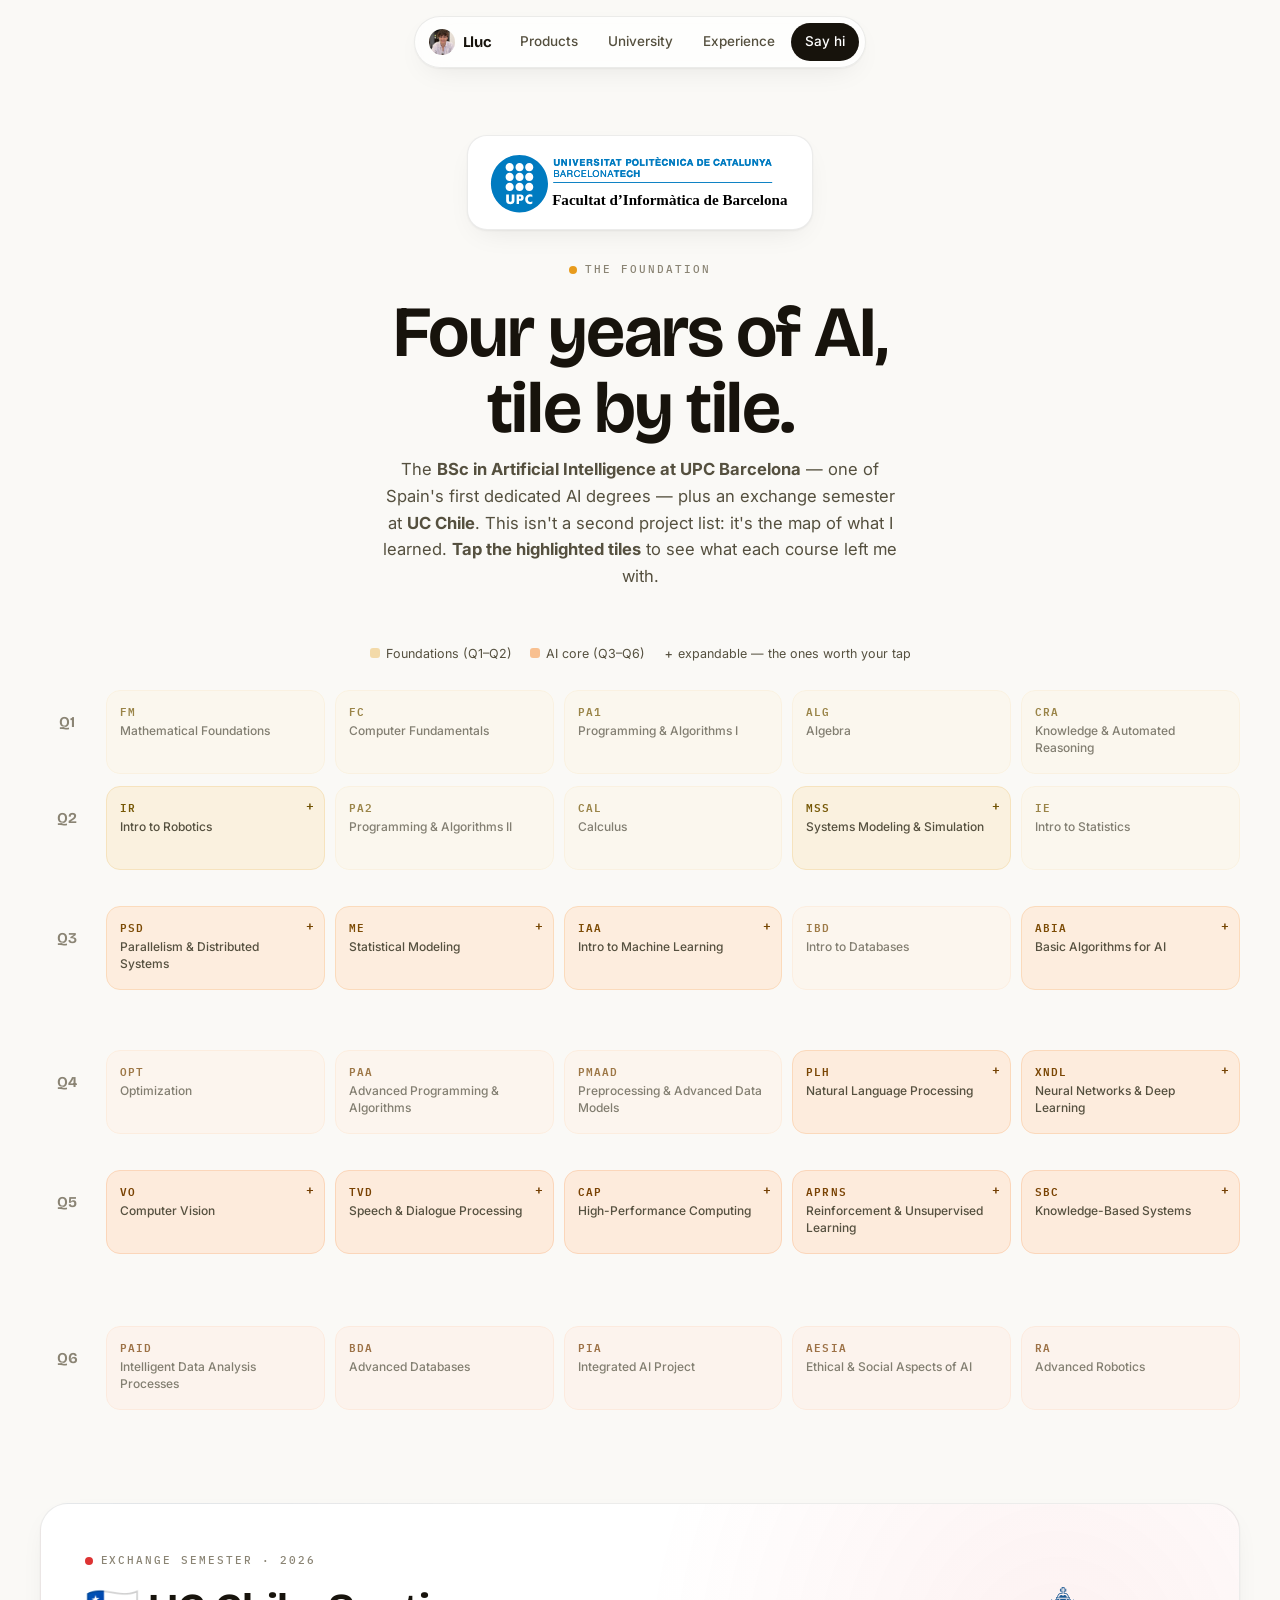
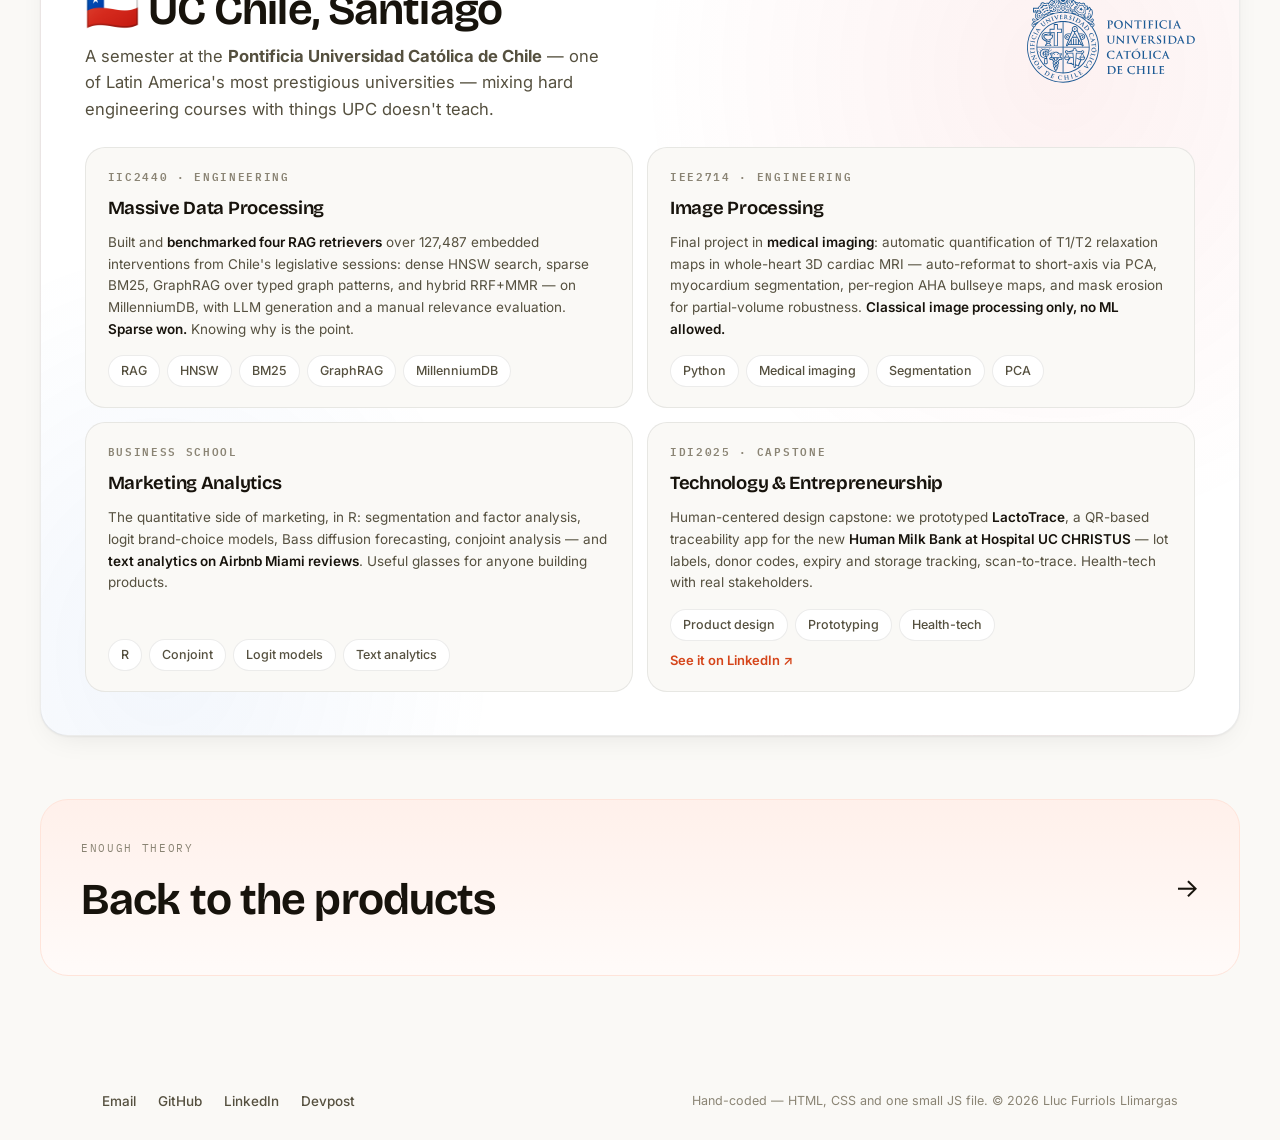
==== university.html @ 0535a4e4 "Personal website: AI product portfolio Hand-coded static site (HTML/CSS/vanilla JS, no build step). " ====
<!DOCTYPE html>
<html lang="en">
<head>
  <meta charset="UTF-8">
  <meta name="viewport" content="width=device-width, initial-scale=1.0">
  <title>University — Lluc Furriols</title>
  <meta name="description" content="BSc in Artificial Intelligence at UPC Barcelona + exchange at UC Chile. An explorable curriculum map: what each course taught me, and the few projects worth showing.">
  <link rel="icon" type="image/svg+xml" href="assets/favicon.svg">
  <link rel="preconnect" href="https://fonts.googleapis.com">
  <link rel="preconnect" href="https://fonts.gstatic.com" crossorigin>
  <link href="https://fonts.googleapis.com/css2?family=Bricolage+Grotesque:opsz,wght@12..96,400..800&family=IBM+Plex+Mono:wght@400;500;600&family=Inter:wght@400;500;600&display=swap" rel="stylesheet">
  <link rel="stylesheet" href="assets/css/style.css?v=5">
</head>
<body>

<header class="nav">
  <div class="nav-pill">
    <a class="nav-logo" href="index.html"><img src="assets/img/lluc.jpg" alt="">Lluc</a>
    <nav>
      <ul class="nav-links">
        <li><a href="index.html#products">Products</a></li>
        <li><a href="university.html" aria-current="page">University</a></li>
        <li class="hide-sm"><a href="index.html#experience">Experience</a></li>
        <li><a class="cta" href="mailto:llucfurriols@gmail.com">Say hi</a></li>
      </ul>
    </nav>
  </div>
</header>

<main>
  <section class="uni-hero wrap">
    <a class="crest reveal" href="https://www.fib.upc.edu/en" target="_blank" rel="noopener" aria-label="Facultat d'Informàtica de Barcelona, UPC">
      <img src="assets/img/logos/upc-fib.svg" alt="Universitat Politècnica de Catalunya · Facultat d'Informàtica de Barcelona" width="700" height="142">
    </a>
    <span class="eyebrow reveal" style="--tint: var(--c-camellos)">The foundation</span>
    <h1 class="section-title reveal" style="font-size: clamp(38px, 6vw, 72px)">Four years of AI,<br>tile by tile.</h1>
    <p class="section-sub reveal" style="margin: 0 auto">The <b>BSc in Artificial Intelligence at UPC Barcelona</b> — one of Spain's first dedicated AI degrees — plus an exchange semester at <b>UC Chile</b>. This isn't a second project list: it's the map of what I learned. <b>Tap the highlighted tiles</b> to see what each course left me with.</p>
  </section>

  <!-- ============ CURRICULUM GRID ============ -->
  <section class="curri wrap">
    <div class="curri-legend reveal">
      <span><i style="background: color-mix(in oklab, #e2ab15 45%, white)"></i>Foundations (Q1–Q2)</span>
      <span><i style="background: color-mix(in oklab, #ec8a10 55%, white)"></i>AI core (Q3–Q6)</span>
      <span><b style="font-family: var(--mono); font-size: 11px">＋</b>&nbsp;expandable — the ones worth your tap</span>
    </div>

    <!-- Q1 -->
    <div class="curri-row reveal">
      <div class="curri-q">Q1</div>
      <div class="curri-tiles" style="--th: #e2ab15">
        <div class="tile muted" style="--th: #e2ab15"><b>FM</b><span>Mathematical Foundations</span></div>
        <div class="tile muted" style="--th: #e2ab15"><b>FC</b><span>Computer Fundamentals</span></div>
        <div class="tile muted" style="--th: #e2ab15"><b>PA1</b><span>Programming &amp; Algorithms I</span></div>
        <div class="tile muted" style="--th: #e2ab15"><b>ALG</b><span>Algebra</span></div>
        <div class="tile muted" style="--th: #e2ab15"><b>CRA</b><span>Knowledge &amp; Automated Reasoning</span></div>
      </div>
    </div>

    <!-- Q2 -->
    <div class="curri-row reveal">
      <div class="curri-q">Q2</div>
      <div class="curri-tiles" style="--th: #e2ab15">
        <button class="tile" data-open aria-controls="p-ir" style="--th: #e2ab15"><b>IR</b><span>Intro to Robotics</span></button>
        <div class="tile muted" style="--th: #e2ab15"><b>PA2</b><span>Programming &amp; Algorithms II</span></div>
        <div class="tile muted" style="--th: #e2ab15"><b>CAL</b><span>Calculus</span></div>
        <button class="tile" data-open aria-controls="p-mss" style="--th: #e2ab15"><b>MSS</b><span>Systems Modeling &amp; Simulation</span></button>
        <div class="tile muted" style="--th: #e2ab15"><b>IE</b><span>Intro to Statistics</span></div>

        <div class="curri-panel" id="p-ir"><div class="panel-grid">
          <div>
            <h4>Introduction to Robotics</h4>
            <p>Kinematics, Jacobians and Kalman filtering in MATLAB — and a final project that <b>actually drives</b>: a wall-following TurtleBot in ROS/C++, fusing LiDAR and odometry into a 10&nbsp;Hz reactive control loop.</p>
            <div class="chips"><span class="chip">ROS</span><span class="chip">C++</span><span class="chip">LiDAR</span><span class="chip">Kalman filters</span><span class="chip">MATLAB</span></div>
          </div>
        </div></div>
        <div class="curri-panel" id="p-mss"><div class="panel-grid">
          <div>
            <h4>Systems Modeling &amp; Simulation</h4>
            <p>Discrete-event simulation: modeled a supermarket in FlexSim, found the queue bottlenecks and proposed a layout backed by data; validated random-number generators with chi-squared tests in R.</p>
            <div class="chips"><span class="chip">FlexSim</span><span class="chip">R</span><span class="chip">Discrete-event simulation</span></div>
          </div>
        </div></div>
      </div>
    </div>

    <!-- Q3 -->
    <div class="curri-row reveal">
      <div class="curri-q">Q3</div>
      <div class="curri-tiles" style="--th: #ec9312">
        <button class="tile" data-open aria-controls="p-psd" style="--th: #ec9312"><b>PSD</b><span>Parallelism &amp; Distributed Systems</span></button>
        <button class="tile" data-open aria-controls="p-me" style="--th: #ec9312"><b>ME</b><span>Statistical Modeling</span></button>
        <button class="tile" data-open aria-controls="p-iaa" style="--th: #ec9312"><b>IAA</b><span>Intro to Machine Learning</span></button>
        <div class="tile muted" style="--th: #ec9312"><b>IBD</b><span>Intro to Databases</span></div>
        <button class="tile" data-open aria-controls="p-abia" style="--th: #ec9312"><b>ABIA</b><span>Basic Algorithms for AI</span></button>

        <div class="curri-panel" id="p-psd"><div class="panel-grid">
          <div>
            <h4>Parallelism &amp; Distributed Systems</h4>
            <p>C on the UPC cluster: profiled K-means, found the 98% hotspot, parallelized it with OpenMP for a <b>12.9× speedup on 20 threads</b> — with the Amdahl's-law analysis of why it plateaus. Also SIMD intrinsics and a data-parallel MLP trainer.</p>
            <div class="chips"><span class="chip">C</span><span class="chip">OpenMP</span><span class="chip">SIMD</span><span class="chip">Profiling</span></div>
          </div>
        </div></div>
        <div class="curri-panel" id="p-me"><div class="panel-grid">
          <div>
            <h4>Statistical Modeling</h4>
            <p>A full R pipeline on a Steam-games dataset: PCA, Gower-distance clustering with per-cluster profiling, and a GLM with stepwise selection predicting review positivity. Statistics as a craft, not a formula sheet.</p>
            <div class="chips"><span class="chip">R</span><span class="chip">GLMs</span><span class="chip">PCA</span><span class="chip">Clustering</span></div>
          </div>
        </div></div>
        <div class="curri-panel" id="p-iaa"><div class="panel-grid">
          <div>
            <h4>Introduction to Machine Learning</h4>
            <p>The classic toolbox — regression, classification, clustering, boosting — capped by a solo project predicting <b>cirrhosis patient survival</b>: leakage-safe preprocessing, SMOTENC balancing, a fairness-motivated feature removal, and a formal Google-style model card. My first taste of responsible AI done properly.</p>
            <div class="chips"><span class="chip">scikit-learn</span><span class="chip">pandas</span><span class="chip">Model cards</span><span class="chip">Fairness</span></div>
          </div>
        </div></div>
        <div class="curri-panel" id="p-abia"><div class="panel-grid">
          <div>
            <h4>Basic Algorithms for AI</h4>
            <p>Classic AI that still earns its keep: optimized Barcelona's <b>Bicing bike redistribution</b> with hill climbing and simulated annealing, and built a <b>PDDL planner</b> that schedules a year of reading under page budgets — its plans animated in PyGame.</p>
            <div class="chips"><span class="chip">Local search</span><span class="chip">Simulated annealing</span><span class="chip">PDDL</span><span class="chip">Python</span></div>
            <a class="repo-a" href="https://github.com/Llucfurriols/Maximizing-Benefit-in-Bicing-Networks" target="_blank" rel="noopener">Bicing repo ↗</a> &nbsp;
            <a class="repo-a" href="https://github.com/mikirop22/Intelligent-Reading-Scheduler-PDDL" target="_blank" rel="noopener">PDDL repo ↗</a>
          </div>
        </div></div>
      </div>
    </div>

    <!-- Q4 -->
    <div class="curri-row reveal">
      <div class="curri-q">Q4</div>
      <div class="curri-tiles" style="--th: #ea8b10">
        <div class="tile muted" style="--th: #ea8b10"><b>OPT</b><span>Optimization</span></div>
        <div class="tile muted" style="--th: #ea8b10"><b>PAA</b><span>Advanced Programming &amp; Algorithms</span></div>
        <div class="tile muted" style="--th: #ea8b10"><b>PMAAD</b><span>Preprocessing &amp; Advanced Data Models</span></div>
        <button class="tile" data-open aria-controls="p-plh" style="--th: #ea8b10"><b>PLH</b><span>Natural Language Processing</span></button>
        <button class="tile" data-open aria-controls="p-xndl" style="--th: #ea8b10"><b>XNDL</b><span>Neural Networks &amp; Deep Learning</span></button>

        <div class="curri-panel" id="p-plh"><div class="panel-grid">
          <div>
            <h4>Natural Language Processing</h4>
            <p>NLP from first principles: a six-language identifier built on <b>character trigrams with Lidstone smoothing — 99.66% sentence accuracy</b>, no ML library for the model. Plus sentiment classification and CRF-based POS/NER tagging for Spanish and Dutch.</p>
            <div class="chips"><span class="chip">NLTK</span><span class="chip">n-grams</span><span class="chip">CRFs</span><span class="chip">Python</span></div>
            <a class="repo-a" href="https://github.com/Llucfurriols/Detector-idioma" target="_blank" rel="noopener">Language detector repo ↗</a>
          </div>
        </div></div>
        <div class="curri-panel" id="p-xndl"><div class="panel-grid">
          <div>
            <h4>Neural Networks &amp; Deep Learning</h4>
            <p>A CNN designed <b>from scratch — no transfer learning allowed</b> — classifying 29 museum-art mediums (MAMe benchmark). Six documented ablation rounds on a SLURM GPU cluster took it from 44% to <b>81.5% test accuracy</b>. The discipline mattered more than the number.</p>
            <div class="chips"><span class="chip">TensorFlow / Keras</span><span class="chip">SLURM</span><span class="chip">Ablations</span><span class="chip">Data augmentation</span></div>
          </div>
          <figure class="mini-proj">
            <img src="assets/img/uni/mame_confusion.png" alt="29-class confusion matrix of the MAMe classifier" width="1600" height="1600" loading="lazy" decoding="async">
            <figcaption>29×29 confusion matrix — errors cluster among visually similar mediums</figcaption>
          </figure>
        </div></div>
      </div>
    </div>

    <!-- Q5 -->
    <div class="curri-row reveal">
      <div class="curri-q">Q5</div>
      <div class="curri-tiles" style="--th: #e8830e">
        <button class="tile" data-open aria-controls="p-vo" style="--th: #e8830e"><b>VO</b><span>Computer Vision</span></button>
        <button class="tile" data-open aria-controls="p-tvd" style="--th: #e8830e"><b>TVD</b><span>Speech &amp; Dialogue Processing</span></button>
        <button class="tile" data-open aria-controls="p-cap" style="--th: #e8830e"><b>CAP</b><span>High-Performance Computing</span></button>
        <button class="tile" data-open aria-controls="p-aprns" style="--th: #e8830e"><b>APRNS</b><span>Reinforcement &amp; Unsupervised Learning</span></button>
        <button class="tile" data-open aria-controls="p-sbc" style="--th: #e8830e"><b>SBC</b><span>Knowledge-Based Systems</span></button>

        <div class="curri-panel" id="p-vo"><div class="panel-grid">
          <div>
            <h4>Computer Vision</h4>
            <p>Both ends of the spectrum: <b>fine-tuned YOLOv8</b> on an indoor-objects dataset I converted myself (<b>91.4% precision</b>, 77.9% mAP@50, honest held-out validation) — and counted pharmacy pills with <b>zero training</b>: morphology, distance transform, watershed. Classical vision still wins when the problem is geometric.</p>
            <div class="chips"><span class="chip">YOLOv8</span><span class="chip">PyTorch</span><span class="chip">OpenCV</span><span class="chip">MATLAB</span></div>
          </div>
          <figure class="mini-proj">
            <img src="assets/img/uni/pill_distance.png" alt="Distance transform seeding watershed pill segmentation" width="839" height="1116" loading="lazy" decoding="async">
            <figcaption>Distance transform seeding the watershed — each peak becomes one pill</figcaption>
          </figure>
        </div></div>
        <div class="curri-panel" id="p-tvd"><div class="panel-grid">
          <div>
            <h4>Speech &amp; Dialogue Processing</h4>
            <p>Built "Lara", a rule-based housing-search chatbot with a Flask front-end, then competed on <b>31-class spoken-command recognition</b> (65,000 audio clips) with CNN and RNN classifiers over spectrograms. Also presented the TokenFormer paper.</p>
            <div class="chips"><span class="chip">TensorFlow</span><span class="chip">Spectrograms</span><span class="chip">Flask</span><span class="chip">Dialogue systems</span></div>
          </div>
        </div></div>
        <div class="curri-panel" id="p-cap"><div class="panel-grid">
          <div>
            <h4>High-Performance Computing for AI</h4>
            <p>Hands-on with <b>MareNostrum 5</b>, the national supercomputer: SLURM, Singularity containers, a Hadoop cluster inside them, Spark — and the capstone: scaling Vision Transformer training with PyTorch DDP from 217 to 3,294 img/s. <b>15.18× speedup on 16 GPUs</b>, and a clean lesson in why small models stop scaling first.</p>
            <div class="chips"><span class="chip">PyTorch DDP</span><span class="chip">SLURM</span><span class="chip">MareNostrum 5</span><span class="chip">Spark</span><span class="chip">bf16</span></div>
          </div>
          <figure class="mini-proj">
            <img src="assets/img/uni/speedup_vs_gpus.png" alt="Observed vs ideal speedup scaling to 16 GPUs" width="1000" height="500" loading="lazy" decoding="async">
            <figcaption>Observed vs. ideal speedup, 1 → 16 GPUs</figcaption>
          </figure>
        </div></div>
        <div class="curri-panel" id="p-aprns"><div class="panel-grid">
          <div>
            <h4>Reinforcement &amp; Unsupervised Learning</h4>
            <p>The deep-RL stack implemented from the papers — DQN on Atari Pong from pixels, then <b>DDPG and TD3</b> for continuous-control LunarLander, trained on the BSC cluster. The generative block built <b>RealNVP normalizing flows</b> (these faces are sampled from mine) and VAEs by hand.</p>
            <div class="chips"><span class="chip">PyTorch</span><span class="chip">Gymnasium</span><span class="chip">DDPG / TD3</span><span class="chip">Normalizing flows</span></div>
          </div>
          <figure class="mini-proj">
            <img src="assets/img/uni/faces_generated.png" alt="Faces generated by a RealNVP normalizing flow" width="639" height="715" loading="lazy" decoding="async">
            <figcaption>Faces sampled from my RealNVP flow</figcaption>
          </figure>
        </div></div>
        <div class="curri-panel" id="p-sbc"><div class="panel-grid">
          <div>
            <h4>Knowledge-Based Systems</h4>
            <p>A CLIPS expert system with a Protégé ontology, then a full <b>Case-Based Reasoning recommender over ~20,800 MoMA artworks</b>: retrieve similar visitors, adapt their museum routes, present in a Streamlit wizard, retain rated visits. One of the few course projects with a public repo you can run.</p>
            <div class="chips"><span class="chip">CBR</span><span class="chip">CLIPS</span><span class="chip">K-means</span><span class="chip">Streamlit</span></div>
            <a class="repo-a" href="https://github.com/polmf/SBC_2" target="_blank" rel="noopener">CBR recommender repo ↗</a>
          </div>
        </div></div>
      </div>
    </div>

    <!-- Q6 -->
    <div class="curri-row reveal">
      <div class="curri-q">Q6</div>
      <div class="curri-tiles" style="--th: #e67b0c">
        <div class="tile muted" style="--th: #e67b0c"><b>PAID</b><span>Intelligent Data Analysis Processes</span></div>
        <div class="tile muted" style="--th: #e67b0c"><b>BDA</b><span>Advanced Databases</span></div>
        <div class="tile muted" style="--th: #e67b0c"><b>PIA</b><span>Integrated AI Project</span></div>
        <div class="tile muted" style="--th: #e67b0c"><b>AESIA</b><span>Ethical &amp; Social Aspects of AI</span></div>
        <div class="tile muted" style="--th: #e67b0c"><b>RA</b><span>Advanced Robotics</span></div>
      </div>
    </div>
  </section>

  <!-- ============ ERASMUS ============ -->
  <section class="erasmus wrap">
    <div class="erasmus-band reveal">
      <div class="erasmus-head">
        <div>
          <span class="eyebrow" style="--tint: #d33">Exchange semester · 2026</span>
          <h2 class="section-title" style="font-size: clamp(28px, 3.6vw, 44px)">🇨🇱 UC Chile, Santiago</h2>
          <p class="section-sub">A semester at the <b>Pontificia Universidad Católica de Chile</b> — one of Latin America's most prestigious universities — mixing hard engineering courses with things UPC doesn't teach.</p>
        </div>
        <a class="uni-logo" href="https://www.uc.cl/" target="_blank" rel="noopener" aria-label="Pontificia Universidad Católica de Chile">
          <img src="assets/img/logos/uc-chile.svg" alt="Pontificia Universidad Católica de Chile" width="209" height="120" loading="lazy">
        </a>
      </div>
      <div class="erasmus-cards">

        <div class="e-card reveal">
          <span class="blk-label">IIC2440 · Engineering</span>
          <h4>Massive Data Processing</h4>
          <p>Built and <b>benchmarked four RAG retrievers</b> over 127,487 embedded interventions from Chile's legislative sessions: dense HNSW search, sparse BM25, GraphRAG over typed graph patterns, and hybrid RRF+MMR — on MillenniumDB, with LLM generation and a manual relevance evaluation. <b>Sparse won.</b> Knowing why is the point.</p>
          <div class="chips"><span class="chip">RAG</span><span class="chip">HNSW</span><span class="chip">BM25</span><span class="chip">GraphRAG</span><span class="chip">MillenniumDB</span></div>
        </div>

        <div class="e-card reveal">
          <span class="blk-label">IEE2714 · Engineering</span>
          <h4>Image Processing</h4>
          <p>Final project in <b>medical imaging</b>: automatic quantification of T1/T2 relaxation maps in whole-heart 3D cardiac MRI — auto-reformat to short-axis via PCA, myocardium segmentation, per-region AHA bullseye maps, and mask erosion for partial-volume robustness. <b>Classical image processing only, no ML allowed.</b></p>
          <div class="chips"><span class="chip">Python</span><span class="chip">Medical imaging</span><span class="chip">Segmentation</span><span class="chip">PCA</span></div>
        </div>

        <div class="e-card reveal">
          <span class="blk-label">Business school</span>
          <h4>Marketing Analytics</h4>
          <p>The quantitative side of marketing, in R: segmentation and factor analysis, logit brand-choice models, Bass diffusion forecasting, conjoint analysis — and <b>text analytics on Airbnb Miami reviews</b>. Useful glasses for anyone building products.</p>
          <div class="chips"><span class="chip">R</span><span class="chip">Conjoint</span><span class="chip">Logit models</span><span class="chip">Text analytics</span></div>
        </div>

        <div class="e-card reveal">
          <span class="blk-label">IDI2025 · Capstone</span>
          <h4>Technology &amp; Entrepreneurship</h4>
          <p>Human-centered design capstone: we prototyped <b>LactoTrace</b>, a QR-based traceability app for the new <b>Human Milk Bank at Hospital UC CHRISTUS</b> — lot labels, donor codes, expiry and storage tracking, scan-to-trace. Health-tech with real stakeholders.</p>
          <div class="chips"><span class="chip">Product design</span><span class="chip">Prototyping</span><span class="chip">Health-tech</span></div>
          <a class="linky" href="https://www.linkedin.com/in/lluc-furriols-llimargas-707125308" target="_blank" rel="noopener">See it on LinkedIn ↗</a>
        </div>

      </div>
    </div>
  </section>

  <div class="wrap next-strip">
    <a class="next-card" href="index.html#products" style="--next-tint: var(--brand)">
      <div><span class="lbl">Enough theory</span><h3>Back to the products</h3></div>
      <span class="arr">→</span>
    </a>
  </div>
</main>

<footer>
  <div class="wrap">
    <div class="foot-meta">
      <ul class="foot-links">
        <li><a href="mailto:llucfurriols@gmail.com">Email</a></li>
        <li><a href="https://github.com/Llucfurriols" target="_blank" rel="noopener">GitHub</a></li>
        <li><a href="https://www.linkedin.com/in/lluc-furriols-llimargas-707125308" target="_blank" rel="noopener">LinkedIn</a></li>
        <li><a href="https://devpost.com/Llucfurriols" target="_blank" rel="noopener">Devpost</a></li>
      </ul>
      <p class="colophon">Hand-coded — HTML, CSS and one small JS file. © <span data-year>2026</span> Lluc Furriols Llimargas</p>
    </div>
  </div>
</footer>

<script src="assets/js/main.js?v=2"></script>
</body>
</html>
---- assets/css/style.css ----
/* ============================================================
   Lluc Furriols — personal site · v2 "Product shelf"
   Light, vivid, product-grade. No framework, no build step.
   Type: Bricolage Grotesque (display) · Inter (text) · IBM Plex Mono (labels)
   Each product carries its own hue via --tint on the card/page.
   ============================================================ */

:root {
  --bg: #faf9f6;
  --surface: #ffffff;
  --ink: #17130c;
  --ink-2: #55503f;
  --ink-3: #8a8474;
  --line: rgba(23, 19, 12, 0.08);
  --line-2: rgba(23, 19, 12, 0.14);
  --brand: #ff5c1f;
  --brand-ink: #d5451a;

  /* product hues */
  --c-muvyt: #4f5fe5;
  --c-camellos: #e89b1c;
  --c-stailist: #8b5cf6;
  --c-shalion: #1d6fd8;
  --c-datathon: #189a52;
  --c-voice: #e0447c;

  --display: "Bricolage Grotesque", "Inter", sans-serif;
  --sans: "Inter", -apple-system, BlinkMacSystemFont, "Segoe UI", sans-serif;
  --mono: "IBM Plex Mono", "SFMono-Regular", Menlo, monospace;

  --pad: clamp(20px, 4.5vw, 56px);
  --max: 1200px;
  --r-lg: 28px;
  --r-md: 20px;
  --r-sm: 14px;
  --shadow-1: 0 1px 2px rgba(23, 19, 12, 0.05), 0 10px 30px -12px rgba(23, 19, 12, 0.1);
  --shadow-2: 0 2px 4px rgba(23, 19, 12, 0.06), 0 24px 48px -16px rgba(23, 19, 12, 0.18);
  --ease: cubic-bezier(0.22, 1, 0.36, 1);
}

* { margin: 0; padding: 0; box-sizing: border-box; }

html { scroll-behavior: smooth; -webkit-text-size-adjust: 100%; }

body {
  background: var(--bg);
  color: var(--ink);
  font-family: var(--sans);
  font-size: 16px;
  line-height: 1.6;
  -webkit-font-smoothing: antialiased;
  overflow-x: hidden;
}

img { max-width: 100%; height: auto; display: block; }
a { color: inherit; text-decoration: none; }
button { font: inherit; color: inherit; background: none; border: 0; cursor: pointer; }

::selection { background: var(--brand); color: #fff; }

.wrap { max-width: var(--max); margin: 0 auto; padding-left: var(--pad); padding-right: var(--pad); }

/* ---------- typography ---------- */

.display {
  font-family: var(--display);
  font-weight: 640;
  letter-spacing: -0.025em;
  line-height: 1.02;
}
.display .tint { color: var(--tint, var(--brand)); }

.eyebrow {
  display: inline-flex;
  align-items: center;
  gap: 8px;
  font-family: var(--mono);
  font-size: 11px;
  font-weight: 500;
  letter-spacing: 0.18em;
  text-transform: uppercase;
  color: var(--ink-3);
}
.eyebrow::before {
  content: "";
  width: 8px; height: 8px;
  border-radius: 50%;
  background: var(--tint, var(--brand));
}

.section-title {
  font-family: var(--display);
  font-weight: 640;
  letter-spacing: -0.02em;
  font-size: clamp(30px, 4.4vw, 52px);
  line-height: 1.05;
  margin: 14px 0 10px;
}
.section-sub { color: var(--ink-2); max-width: 52ch; font-size: clamp(15px, 1.3vw, 17px); }

/* ---------- pill nav ---------- */

.nav {
  position: fixed;
  top: 16px; left: 0; right: 0;
  z-index: 100;
  display: flex;
  justify-content: center;
  pointer-events: none;
  padding: 0 16px;
}
.nav-pill {
  pointer-events: auto;
  display: flex;
  align-items: center;
  gap: 4px;
  background: rgba(255, 255, 255, 0.75);
  backdrop-filter: blur(16px) saturate(1.4);
  -webkit-backdrop-filter: blur(16px) saturate(1.4);
  border: 1px solid var(--line);
  border-radius: 999px;
  padding: 6px;
  box-shadow: var(--shadow-1);
  transition: box-shadow 0.3s var(--ease);
}
.nav.scrolled .nav-pill { box-shadow: var(--shadow-2); }
.nav-logo {
  display: flex;
  align-items: center;
  gap: 8px;
  font-family: var(--display);
  font-weight: 700;
  font-size: 15px;
  letter-spacing: -0.02em;
  padding: 6px 12px 6px 8px;
  border-radius: 999px;
}
.nav-logo img {
  width: 26px; height: 26px;
  border-radius: 50%;
  object-fit: cover;
}
.nav-links { display: flex; list-style: none; gap: 2px; }
.nav-links a {
  display: block;
  padding: 8px 14px;
  border-radius: 999px;
  font-size: 13.5px;
  font-weight: 500;
  color: var(--ink-2);
  transition: background 0.2s, color 0.2s;
}
.nav-links a:hover { background: rgba(23, 19, 12, 0.05); color: var(--ink); }
.nav-links a.cta {
  background: var(--ink);
  color: #fff;
}
.nav-links a.cta:hover { background: #000; color: #fff; }

/* ---------- buttons & chips ---------- */

.btn {
  display: inline-flex;
  align-items: center;
  gap: 8px;
  padding: 12px 22px;
  border-radius: 999px;
  font-weight: 600;
  font-size: 14.5px;
  transition: transform 0.2s var(--ease), box-shadow 0.2s, background 0.2s;
}
.btn-primary { background: var(--ink); color: #fff; box-shadow: var(--shadow-1); }
.btn-primary:hover { transform: translateY(-2px); box-shadow: var(--shadow-2); }
.btn-ghost { border: 1px solid var(--line-2); color: var(--ink); background: var(--surface); }
.btn-ghost:hover { transform: translateY(-2px); box-shadow: var(--shadow-1); }
.btn .arr { transition: transform 0.2s var(--ease); }
.btn:hover .arr { transform: translateX(3px); }

.chip {
  display: inline-block;
  padding: 5px 12px;
  border-radius: 999px;
  border: 1px solid var(--line);
  background: var(--surface);
  font-size: 12.5px;
  font-weight: 500;
  color: var(--ink-2);
  white-space: nowrap;
}
.chips { display: flex; flex-wrap: wrap; gap: 7px; }

.badge {
  display: inline-flex;
  align-self: flex-start;
  align-items: center;
  gap: 7px;
  padding: 6px 13px;
  border-radius: 999px;
  font-family: var(--mono);
  font-size: 10.5px;
  font-weight: 600;
  letter-spacing: 0.14em;
  text-transform: uppercase;
  color: var(--tint-ink, var(--brand-ink));
  background: color-mix(in oklab, var(--tint, var(--brand)) 12%, white);
  border: 1px solid color-mix(in oklab, var(--tint, var(--brand)) 25%, white);
}
.badge.live::before {
  content: "";
  width: 7px; height: 7px;
  border-radius: 50%;
  background: var(--tint, var(--brand));
  animation: pulse 2s infinite;
}
@keyframes pulse {
  0%, 100% { box-shadow: 0 0 0 0 color-mix(in oklab, var(--tint, var(--brand)) 40%, transparent); }
  50% { box-shadow: 0 0 0 6px transparent; }
}

/* ---------- hero ---------- */

.hero {
  position: relative;
  padding-top: clamp(120px, 16vh, 170px);
  padding-bottom: clamp(30px, 5vh, 60px);
  overflow: clip;
}
.hero-bg {
  position: absolute;
  inset: -20% -10%;
  z-index: -1;
  background:
    radial-gradient(46% 38% at 18% 22%, color-mix(in oklab, var(--c-muvyt) 9%, transparent), transparent 70%),
    radial-gradient(40% 34% at 84% 16%, color-mix(in oklab, var(--c-camellos) 11%, transparent), transparent 70%),
    radial-gradient(44% 40% at 74% 78%, color-mix(in oklab, var(--c-stailist) 8%, transparent), transparent 70%),
    radial-gradient(36% 30% at 12% 86%, color-mix(in oklab, var(--brand) 7%, transparent), transparent 70%);
  filter: saturate(1.05);
}
.hero-inner { text-align: center; max-width: 880px; margin: 0 auto; }
.hero-hello {
  display: inline-flex;
  align-items: center;
  gap: 10px;
  padding: 7px 16px 7px 8px;
  background: var(--surface);
  border: 1px solid var(--line);
  border-radius: 999px;
  box-shadow: var(--shadow-1);
  font-size: 13.5px;
  font-weight: 500;
  color: var(--ink-2);
}
.hero-hello img { width: 28px; height: 28px; border-radius: 50%; object-fit: cover; }
.hero h1 {
  font-family: var(--display);
  font-weight: 680;
  letter-spacing: -0.03em;
  line-height: 1.0;
  font-size: clamp(44px, 8vw, 96px);
  margin: 26px 0 20px;
}
.hero h1 .hl {
  position: relative;
  white-space: nowrap;
}
.hero h1 .hl > span { position: relative; z-index: 1; }
.hero h1 .hl::after {
  content: "";
  position: absolute;
  left: -0.06em; right: -0.06em;
  bottom: 0.04em;
  height: 0.38em;
  background: color-mix(in oklab, var(--brand) 26%, white);
  border-radius: 0.12em;
  z-index: 0;
  transform: rotate(-1deg);
}
.hero-sub {
  font-size: clamp(16px, 1.6vw, 19px);
  color: var(--ink-2);
  max-width: 56ch;
  margin: 0 auto 30px;
}
.hero-sub b { color: var(--ink); font-weight: 600; }
.hero-ctas { display: flex; gap: 12px; justify-content: center; flex-wrap: wrap; }

/* floating product dock */
.dock {
  display: flex;
  justify-content: center;
  gap: clamp(10px, 2vw, 22px);
  margin-top: clamp(44px, 7vh, 76px);
  perspective: 900px;
}
.dock-item {
  --dock-rot: 0deg;
  width: clamp(78px, 10vw, 118px);
  aspect-ratio: 1;
  border-radius: 26%;
  background: color-mix(in oklab, var(--tint) 10%, white);
  border: 1px solid color-mix(in oklab, var(--tint) 22%, white);
  box-shadow: var(--shadow-1);
  display: flex;
  align-items: center;
  justify-content: center;
  transform: rotate(var(--dock-rot));
  transition: transform 0.35s var(--ease), box-shadow 0.35s;
  animation: bob 7s ease-in-out infinite;
  animation-delay: var(--bob-delay, 0s);
  position: relative;
}
.dock-item:hover {
  transform: rotate(0deg) translateY(-10px) scale(1.06);
  box-shadow: var(--shadow-2);
  animation-play-state: paused;
  z-index: 2;
}
.dock-item img { width: 56%; height: 56%; object-fit: cover; border-radius: 24%; }
.dock-item .glyph { font-size: clamp(30px, 4vw, 44px); line-height: 1; }
.dock-item .tip {
  position: absolute;
  bottom: -34px;
  left: 50%;
  transform: translateX(-50%) translateY(4px);
  background: var(--ink);
  color: #fff;
  font-size: 11.5px;
  font-weight: 600;
  padding: 5px 11px;
  border-radius: 999px;
  white-space: nowrap;
  opacity: 0;
  pointer-events: none;
  transition: opacity 0.2s, transform 0.2s var(--ease);
}
.dock-item:hover .tip { opacity: 1; transform: translateX(-50%) translateY(0); }
@keyframes bob {
  0%, 100% { translate: 0 0; }
  50% { translate: 0 -8px; }
}

/* ---------- marquee strip ---------- */

.strip {
  border-block: 1px solid var(--line);
  background: var(--surface);
  overflow: hidden;
  margin-top: clamp(48px, 8vh, 84px);
  padding: 13px 0;
}
.strip-track {
  display: flex;
  gap: 44px;
  width: max-content;
  animation: marquee 36s linear infinite;
  font-family: var(--mono);
  font-size: 11.5px;
  letter-spacing: 0.16em;
  text-transform: uppercase;
  color: var(--ink-3);
  white-space: nowrap;
}
.strip-track b { color: var(--ink-2); font-weight: 500; }
.strip-track .dot { color: var(--brand); }
@keyframes marquee { to { transform: translateX(-50%); } }
.strip:hover .strip-track { animation-play-state: paused; }

/* ---------- product shelf (bento) ---------- */

.shelf { padding: clamp(60px, 10vh, 110px) 0 0; }
.shelf-head { margin-bottom: 30px; }

.bento {
  display: grid;
  grid-template-columns: repeat(6, 1fr);
  gap: 18px;
}
.p-card {
  position: relative;
  display: flex;
  flex-direction: column;
  border-radius: var(--r-lg);
  background:
    linear-gradient(180deg, color-mix(in oklab, var(--tint) 9%, white), color-mix(in oklab, var(--tint) 3%, white));
  border: 1px solid color-mix(in oklab, var(--tint) 16%, white);
  overflow: hidden;
  transition: transform 0.35s var(--ease), box-shadow 0.35s var(--ease);
  will-change: transform;
}
.p-card:hover { transform: translateY(-6px); box-shadow: var(--shadow-2); }
.p-card .p-body { padding: clamp(20px, 2.6vw, 30px); display: flex; flex-direction: column; gap: 12px; }
.p-card h3 {
  font-family: var(--display);
  font-weight: 660;
  letter-spacing: -0.02em;
  font-size: clamp(24px, 2.6vw, 34px);
  line-height: 1.05;
  display: flex;
  align-items: center;
  gap: 12px;
}
.p-card h3 .app-ico {
  width: 40px; height: 40px;
  border-radius: 12px;
  object-fit: cover;
  box-shadow: var(--shadow-1);
}
.p-card p.desc { color: var(--ink-2); font-size: 14.5px; max-width: 52ch; }
.p-card .p-foot {
  margin-top: auto;
  display: flex;
  align-items: center;
  justify-content: space-between;
  gap: 10px;
  padding-top: 4px;
}
.p-card .open {
  display: inline-flex;
  align-items: center;
  gap: 7px;
  font-weight: 600;
  font-size: 13.5px;
  color: var(--tint-ink);
}
.p-card .open .arr { transition: transform 0.25s var(--ease); }
.p-card:hover .open .arr { transform: translateX(4px); }

.p-media { position: relative; overflow: hidden; }
.p-media img { width: 100%; transition: transform 0.6s var(--ease); }
.p-card:hover .p-media img { transform: translateY(-2%) scale(1.02); }

/* browser frame */
.frame-browser {
  margin: 0 clamp(18px, 2.4vw, 28px);
  border-radius: 14px 14px 0 0;
  border: 1px solid var(--line-2);
  border-bottom: 0;
  background: #0e0e12;
  box-shadow: var(--shadow-2);
  overflow: hidden;
}
.frame-browser .bar {
  display: flex; align-items: center; gap: 6px;
  padding: 9px 12px;
  background: #1a1a20;
}
.frame-browser .bar i {
  width: 9px; height: 9px; border-radius: 50%;
  background: #3a3a44;
}
.frame-browser .bar i:first-child { background: #ff5f57; }
.frame-browser .bar i:nth-child(2) { background: #febc2e; }
.frame-browser .bar i:nth-child(3) { background: #28c840; }
.frame-browser .bar span {
  margin-left: 8px;
  font-family: var(--mono);
  font-size: 10.5px;
  color: #8a8a96;
  letter-spacing: 0.06em;
}

/* phone frame */
.frame-phone {
  width: min(64%, 240px);
  margin: 6px auto 0;
  border-radius: 34px 34px 0 0;
  border: 6px solid #17130c;
  border-bottom: 0;
  overflow: hidden;
  box-shadow: var(--shadow-2);
  background: #17130c;
}
.frame-phone img { border-radius: 26px 26px 0 0; }

/* bento spans */
.span-6 { grid-column: span 6; }
.span-4 { grid-column: span 4; }
.span-3 { grid-column: span 3; }
.span-2 { grid-column: span 2; }

/* muvyt hero card layout */
.p-card.featured { flex-direction: row; align-items: stretch; min-height: 400px; }
.p-card.featured .p-body { flex: 1 1 44%; justify-content: center; }
.p-card.featured .p-media {
  flex: 1 1 56%;
  display: flex;
  align-items: flex-end;
  padding-left: 8px;
}
.p-card.featured .frame-browser { margin: 28px 0 0; border-radius: 14px 0 0 0; }

/* decorative CSS graphics for cards without screenshots */
.gfx {
  flex: 1;
  min-height: 150px;
  margin: 4px clamp(18px, 2.4vw, 28px) 0;
  border-radius: 14px 14px 0 0;
  border: 1px solid color-mix(in oklab, var(--tint) 20%, white);
  border-bottom: 0;
  background: var(--surface);
  box-shadow: var(--shadow-1);
  overflow: hidden;
  position: relative;
}
.gfx-bars {
  position: absolute; inset: 18px 18px 0;
  display: flex; align-items: flex-end; gap: 8px;
}
.gfx-bars i {
  flex: 1;
  border-radius: 6px 6px 0 0;
  background: color-mix(in oklab, var(--tint) 30%, white);
  height: calc(var(--h) * 1%);
}
.gfx-bars i.hot { background: var(--tint); }
.gfx-wave {
  position: absolute; inset: 0;
  display: flex; align-items: center; justify-content: center; gap: 5px;
  padding: 0 22px;
}
.gfx-wave i {
  width: 6px;
  height: calc(var(--h) * 1%);
  border-radius: 999px;
  background: color-mix(in oklab, var(--tint) 45%, white);
  animation: wave 1.6s ease-in-out infinite;
  animation-delay: calc(var(--i) * 0.09s);
}
@keyframes wave { 0%, 100% { transform: scaleY(0.6); } 50% { transform: scaleY(1); } }

/* ---------- horizontal scroll gallery ---------- */

.hscroll {
  display: flex;
  gap: 16px;
  overflow-x: auto;
  scroll-snap-type: x mandatory;
  padding: 8px var(--pad) 22px;
  margin: 0 calc(-1 * var(--pad));
  scrollbar-width: none;
}
.hscroll::-webkit-scrollbar { display: none; }
.hscroll > * { scroll-snap-align: center; flex: 0 0 auto; }
.hscroll .shot-phone {
  width: min(62vw, 250px);
  border-radius: 30px;
  border: 5px solid #17130c;
  overflow: hidden;
  background: #17130c;
  box-shadow: var(--shadow-2);
}
.hscroll .shot-phone img { border-radius: 24px; }
.hscroll-hint {
  text-align: center;
  font-family: var(--mono);
  font-size: 10.5px;
  letter-spacing: 0.16em;
  text-transform: uppercase;
  color: var(--ink-3);
}

/* ---------- experience ---------- */

.exp { padding: clamp(60px, 10vh, 110px) 0 0; }
.exp-grid { display: grid; grid-template-columns: 1fr 1fr; gap: 18px; margin-top: 30px; }
.exp-card {
  border-radius: var(--r-lg);
  border: 1px solid color-mix(in oklab, var(--tint) 16%, white);
  background: linear-gradient(180deg, color-mix(in oklab, var(--tint) 8%, white), color-mix(in oklab, var(--tint) 2%, white));
  padding: clamp(22px, 3vw, 34px);
  display: flex;
  flex-direction: column;
  gap: 14px;
  transition: transform 0.35s var(--ease), box-shadow 0.35s;
}
.exp-card:hover { transform: translateY(-5px); box-shadow: var(--shadow-2); }
.exp-card h3 {
  font-family: var(--display);
  font-weight: 660;
  font-size: clamp(22px, 2.4vw, 30px);
  letter-spacing: -0.02em;
  line-height: 1.1;
}
.exp-card .role {
  font-family: var(--mono);
  font-size: 11px;
  letter-spacing: 0.14em;
  text-transform: uppercase;
  color: var(--ink-3);
}
.exp-card p { color: var(--ink-2); font-size: 14.5px; }
.exp-card p b { color: var(--ink); font-weight: 600; }
.exp-card .exp-stats { display: flex; gap: 22px; flex-wrap: wrap; margin-top: 2px; }
.exp-card .exp-stats div b {
  display: block;
  font-family: var(--display);
  font-weight: 660;
  font-size: 24px;
  letter-spacing: -0.02em;
  color: var(--ink);
}
.exp-card .exp-stats div span { font-size: 12px; color: var(--ink-3); }
.exp-card .open { margin-top: auto; font-weight: 600; font-size: 13.5px; color: var(--tint-ink); display: inline-flex; gap: 7px; align-items: center; }

/* ---------- about ---------- */

.about { padding: clamp(60px, 10vh, 110px) 0 0; }
.about-card {
  border-radius: var(--r-lg);
  border: 1px solid var(--line);
  background: var(--surface);
  box-shadow: var(--shadow-1);
  padding: clamp(24px, 3.4vw, 44px);
  display: grid;
  grid-template-columns: auto 1fr;
  gap: clamp(22px, 3.5vw, 44px);
  align-items: center;
}
.about-photo {
  width: clamp(120px, 14vw, 180px);
  aspect-ratio: 1;
  border-radius: 32px;
  object-fit: cover;
  transform: rotate(-2.5deg);
  box-shadow: var(--shadow-2);
}
.about-copy p.big {
  font-family: var(--display);
  font-weight: 560;
  letter-spacing: -0.015em;
  font-size: clamp(19px, 2.2vw, 27px);
  line-height: 1.3;
  margin-bottom: 16px;
}
.about-copy p.big .tint { color: var(--brand); }
.about-facts { display: flex; flex-wrap: wrap; gap: 8px; }

/* ---------- footer ---------- */

footer { padding: clamp(60px, 10vh, 110px) 0 26px; }
.foot-card {
  position: relative;
  border-radius: var(--r-lg);
  background: var(--ink);
  color: #fdfcf9;
  padding: clamp(40px, 6vw, 80px) clamp(24px, 4vw, 64px);
  text-align: center;
  overflow: hidden;
}
.foot-card::before {
  content: "";
  position: absolute;
  inset: -40%;
  background:
    radial-gradient(34% 40% at 22% 30%, color-mix(in oklab, var(--brand) 34%, transparent), transparent 70%),
    radial-gradient(30% 36% at 80% 68%, color-mix(in oklab, var(--c-muvyt) 30%, transparent), transparent 70%);
  filter: blur(10px);
}
.foot-card > * { position: relative; }
.foot-card h2 {
  font-family: var(--display);
  font-weight: 680;
  letter-spacing: -0.03em;
  font-size: clamp(34px, 5.6vw, 72px);
  line-height: 1.02;
  max-width: 18ch;
  margin: 0 auto 14px;
}
.foot-card p { color: rgba(253, 252, 249, 0.72); max-width: 46ch; margin: 0 auto 28px; font-size: 15.5px; }
.foot-card .btn-primary { background: #fff; color: var(--ink); }
.foot-card .btn-ghost { background: transparent; color: #fff; border-color: rgba(255, 255, 255, 0.28); }
.foot-meta {
  display: flex;
  flex-wrap: wrap;
  justify-content: space-between;
  align-items: center;
  gap: 14px;
  padding: 22px 6px 0;
}
.foot-links { display: flex; flex-wrap: wrap; gap: 4px 22px; list-style: none; }
.foot-links a { font-size: 13.5px; font-weight: 500; color: var(--ink-2); }
.foot-links a:hover { color: var(--brand-ink); }
.colophon { font-size: 12.5px; color: var(--ink-3); }

/* ---------- product page (case study v2) ---------- */

.pp-hero {
  position: relative;
  padding-top: clamp(110px, 15vh, 150px);
  padding-bottom: 34px;
  background:
    radial-gradient(60% 70% at 50% -10%, color-mix(in oklab, var(--tint) 16%, transparent), transparent 75%);
  overflow: clip;
}
.pp-hero .crumbs {
  display: inline-flex;
  align-items: center;
  gap: 8px;
  font-size: 13px;
  font-weight: 500;
  color: var(--ink-2);
  background: var(--surface);
  border: 1px solid var(--line);
  border-radius: 999px;
  padding: 7px 14px;
  box-shadow: var(--shadow-1);
  transition: transform 0.2s var(--ease);
}
.pp-hero .crumbs:hover { transform: translateX(-3px); }
.pp-head { display: flex; align-items: flex-start; justify-content: space-between; gap: 24px; margin-top: 26px; flex-wrap: wrap; }
.pp-head > div:first-child { flex: 1 1 min(100%, 520px); }
.pp-hero h1 {
  font-family: var(--display);
  font-weight: 680;
  letter-spacing: -0.03em;
  line-height: 0.98;
  font-size: clamp(46px, 7.5vw, 92px);
  display: flex;
  align-items: center;
  gap: 18px;
  flex-wrap: wrap;
}
.pp-hero h1 .app-ico {
  width: clamp(52px, 6vw, 76px);
  height: clamp(52px, 6vw, 76px);
  border-radius: 22%;
  object-fit: cover;
  box-shadow: var(--shadow-2);
  transform: rotate(-4deg);
}
.pp-tagline { font-size: clamp(17px, 1.9vw, 22px); color: var(--ink-2); max-width: 46ch; margin-top: 14px; }
.pp-tagline b { color: var(--ink); font-weight: 600; }
.pp-ctas { display: flex; gap: 10px; flex-wrap: wrap; margin-top: 20px; }
.pp-meta { display: flex; gap: 8px; flex-wrap: wrap; margin-top: 18px; }

.pp-visual { margin-top: 38px; }
.pp-visual .frame-browser { margin: 0; border-radius: 16px; border-bottom: 1px solid var(--line-2); }
.pp-visual .frame-browser img { width: 100%; }

/* product page bento */
.pp-bento {
  display: grid;
  grid-template-columns: repeat(6, 1fr);
  gap: 16px;
  padding: clamp(40px, 6vh, 70px) 0 0;
}
.blk {
  border-radius: var(--r-md);
  border: 1px solid var(--line);
  background: var(--surface);
  box-shadow: var(--shadow-1);
  padding: clamp(20px, 2.4vw, 28px);
  display: flex;
  flex-direction: column;
  gap: 10px;
}
.blk.tinted {
  background: linear-gradient(180deg, color-mix(in oklab, var(--tint) 8%, white), color-mix(in oklab, var(--tint) 2%, white));
  border-color: color-mix(in oklab, var(--tint) 18%, white);
}
.blk.dark { background: var(--ink); color: #fdfcf9; border-color: var(--ink); }
.blk.dark .blk-label { color: rgba(253, 252, 249, 0.55); }
.blk.dark p { color: rgba(253, 252, 249, 0.8); }
.blk-label {
  font-family: var(--mono);
  font-size: 10.5px;
  font-weight: 600;
  letter-spacing: 0.16em;
  text-transform: uppercase;
  color: var(--ink-3);
}
.blk h3 {
  font-family: var(--display);
  font-weight: 640;
  letter-spacing: -0.015em;
  font-size: clamp(19px, 2vw, 24px);
  line-height: 1.15;
}
.blk p { color: var(--ink-2); font-size: 14.5px; }
.blk p b { color: var(--ink); font-weight: 600; }
.blk.dark p b { color: #fff; }
.blk ul { list-style: none; display: flex; flex-direction: column; gap: 9px; }
.blk ul li { display: flex; gap: 10px; font-size: 14px; color: var(--ink-2); }
.blk ul li::before { content: "→"; color: var(--tint-ink); font-weight: 600; flex-shrink: 0; }

/* pipeline steps */
.steps { display: flex; flex-direction: column; gap: 0; }
.step { display: flex; gap: 14px; padding: 11px 0; border-bottom: 1px dashed var(--line-2); align-items: baseline; }
.step:last-child { border-bottom: 0; }
.step .n {
  font-family: var(--mono);
  font-size: 11px;
  font-weight: 600;
  color: var(--tint-ink);
  background: color-mix(in oklab, var(--tint) 10%, white);
  border-radius: 8px;
  padding: 3px 8px;
  flex-shrink: 0;
}
.step p { font-size: 14px; color: var(--ink-2); }
.step p b { color: var(--ink); font-weight: 600; }

/* stat tiles */
.stat-tiles { display: grid; grid-template-columns: repeat(auto-fit, minmax(120px, 1fr)); gap: 12px; }
.stat-tile {
  border-radius: var(--r-sm);
  background: color-mix(in oklab, var(--tint) 7%, white);
  border: 1px solid color-mix(in oklab, var(--tint) 16%, white);
  padding: 16px 16px 13px;
}
.stat-tile b {
  display: block;
  font-family: var(--display);
  font-weight: 680;
  letter-spacing: -0.02em;
  font-size: clamp(26px, 3vw, 36px);
  line-height: 1;
  color: var(--ink);
}
.stat-tile b em { font-style: normal; font-size: 0.55em; color: var(--tint-ink); }
.stat-tile span { display: block; margin-top: 6px; font-size: 12px; line-height: 1.45; color: var(--ink-2); }

/* quote / learned */
.quote {
  font-family: var(--display);
  font-weight: 560;
  letter-spacing: -0.01em;
  font-size: clamp(18px, 2vw, 24px);
  line-height: 1.35;
}
.quote .tint { color: var(--tint-ink); }

figure.shot { margin: 0; }
figure.shot img { border-radius: 14px; border: 1px solid var(--line); box-shadow: var(--shadow-1); background: #fff; }
figure.shot figcaption { margin-top: 9px; font-size: 12px; color: var(--ink-3); }

/* next product */
.next-strip { padding: clamp(44px, 7vh, 80px) 0 0; }
.next-card {
  display: flex;
  align-items: center;
  justify-content: space-between;
  gap: 18px;
  border-radius: var(--r-lg);
  padding: clamp(24px, 3.4vw, 40px);
  background: linear-gradient(180deg, color-mix(in oklab, var(--next-tint) 10%, white), color-mix(in oklab, var(--next-tint) 3%, white));
  border: 1px solid color-mix(in oklab, var(--next-tint) 18%, white);
  transition: transform 0.3s var(--ease), box-shadow 0.3s;
}
.next-card:hover { transform: translateY(-4px); box-shadow: var(--shadow-2); }
.next-card .lbl { font-family: var(--mono); font-size: 10.5px; letter-spacing: 0.16em; text-transform: uppercase; color: var(--ink-3); display: block; margin-bottom: 8px; }
.next-card h3 { font-family: var(--display); font-weight: 660; letter-spacing: -0.02em; font-size: clamp(26px, 3.6vw, 44px); }
.next-card .arr { font-size: 26px; transition: transform 0.25s var(--ease); }
.next-card:hover .arr { transform: translateX(6px); }

/* ---------- university v2 ---------- */

.uni-hero {
  padding-top: clamp(110px, 15vh, 150px);
  text-align: center;
}
.uni-hero .section-sub { margin: 0 auto; }

/* institutional crest — university lockup in a card */
.crest {
  display: block;
  width: fit-content;
  background: var(--surface);
  border: 1px solid var(--line);
  border-radius: var(--r-md);
  box-shadow: var(--shadow-1);
  padding: 16px 22px;
  margin: 0 auto 26px;
  transition: transform 0.3s var(--ease), box-shadow 0.3s;
}
.crest:hover { transform: translateY(-3px); box-shadow: var(--shadow-2); }
.crest img { width: clamp(210px, 26vw, 300px); }

.uni-logo {
  flex-shrink: 0;
  display: block;
  transition: transform 0.3s var(--ease), opacity 0.3s;
  opacity: 0.92;
}
.uni-logo:hover { transform: translateY(-3px); opacity: 1; }
.uni-logo img { width: clamp(120px, 15vw, 168px); }

/* company wordmark inside an experience card */
.brand-logo {
  width: clamp(130px, 15vw, 168px);
  margin-bottom: 4px;
}
.brand-logo.square { width: 46px; border-radius: 12px; }

/* company lockup card on a case-study hero */
.brand-card {
  flex-shrink: 0;
  display: flex;
  flex-direction: column;
  gap: 12px;
  background: var(--surface);
  border: 1px solid var(--line);
  border-radius: var(--r-md);
  box-shadow: var(--shadow-1);
  padding: 20px 24px;
  max-width: 300px;
  transition: transform 0.3s var(--ease), box-shadow 0.3s;
}
.brand-card:hover { transform: translateY(-3px); box-shadow: var(--shadow-2); }
.brand-card img { width: clamp(150px, 17vw, 200px); }
.brand-card span {
  font-family: var(--mono);
  font-size: 10.5px;
  letter-spacing: 0.12em;
  text-transform: uppercase;
  color: var(--ink-3);
  line-height: 1.6;
}

.curri { padding: clamp(40px, 6vh, 64px) 0 0; }
.curri-legend {
  display: flex;
  justify-content: center;
  flex-wrap: wrap;
  gap: 8px 18px;
  margin-bottom: 26px;
  font-size: 12.5px;
  color: var(--ink-2);
}
.curri-legend i {
  display: inline-block;
  width: 10px; height: 10px;
  border-radius: 3px;
  margin-right: 6px;
}
.curri-row { display: grid; grid-template-columns: 54px 1fr; gap: 12px; margin-bottom: 12px; align-items: start; }
.curri-q {
  font-family: var(--display);
  font-weight: 660;
  font-size: 15px;
  color: var(--ink-3);
  padding-top: 20px;
  text-align: center;
}
.curri-tiles { display: grid; grid-template-columns: repeat(5, 1fr); gap: 10px; }
.tile {
  --th: var(--c-camellos);
  position: relative;
  text-align: left;
  border-radius: var(--r-sm);
  border: 1px solid color-mix(in oklab, var(--th) 34%, white);
  background: color-mix(in oklab, var(--th) 17%, white);
  padding: 12px 13px;
  min-height: 84px;
  display: flex;
  flex-direction: column;
  gap: 4px;
  transition: transform 0.25s var(--ease), box-shadow 0.25s;
}
.tile b { font-family: var(--mono); font-size: 10.5px; font-weight: 600; letter-spacing: 0.1em; color: color-mix(in oklab, var(--th) 62%, black); }
.tile span { font-size: 12px; line-height: 1.35; color: var(--ink-2); font-weight: 500; }
.tile[data-open] { cursor: pointer; }
.tile[data-open]:hover { transform: translateY(-3px); box-shadow: var(--shadow-1); }
.tile[data-open]::after {
  content: "+";
  position: absolute;
  top: 8px; right: 10px;
  font-family: var(--mono);
  font-weight: 600;
  font-size: 13px;
  color: color-mix(in oklab, var(--th) 60%, black);
  transition: transform 0.25s var(--ease);
}
.tile[aria-expanded="true"] { box-shadow: var(--shadow-2); transform: translateY(-3px); }
.tile[aria-expanded="true"]::after { content: "×"; }
.tile.muted { opacity: 0.72; background: color-mix(in oklab, var(--th) 10%, white); border-color: color-mix(in oklab, var(--th) 20%, white); }

.curri-panel {
  grid-column: 1 / -1;
  border-radius: var(--r-md);
  border: 1px solid var(--line);
  background: var(--surface);
  box-shadow: var(--shadow-1);
  padding: 0;
  max-height: 0;
  overflow: hidden;
  opacity: 0;
  transition: max-height 0.45s var(--ease), opacity 0.35s, padding 0.35s;
}
.curri-panel.open { max-height: 640px; opacity: 1; padding: clamp(18px, 2.4vw, 26px); }
.curri-panel .panel-grid { display: grid; grid-template-columns: 1.4fr 1fr; gap: 22px; align-items: start; }
.curri-panel h4 {
  font-family: var(--display);
  font-weight: 650;
  font-size: 20px;
  letter-spacing: -0.015em;
  margin-bottom: 8px;
}
.curri-panel p { font-size: 14px; color: var(--ink-2); margin-bottom: 10px; }
.curri-panel p b { color: var(--ink); font-weight: 600; }
.curri-panel .mini-proj {
  border-radius: var(--r-sm);
  border: 1px solid var(--line);
  overflow: hidden;
  background: var(--bg);
}
.curri-panel .mini-proj img { width: 100%; }
.curri-panel .mini-proj figcaption { padding: 10px 13px; font-size: 12px; color: var(--ink-2); }
.curri-panel .repo-a { font-weight: 600; font-size: 13px; color: var(--brand-ink); display: inline-flex; gap: 6px; align-items: center; margin-top: 4px; }

/* erasmus */
.erasmus { padding: clamp(60px, 9vh, 100px) 0 0; }
.erasmus-band {
  border-radius: var(--r-lg);
  border: 1px solid var(--line);
  background:
    radial-gradient(50% 80% at 85% 20%, color-mix(in oklab, #d33 7%, transparent), transparent 70%),
    radial-gradient(40% 70% at 10% 90%, color-mix(in oklab, #26c 6%, transparent), transparent 70%),
    var(--surface);
  box-shadow: var(--shadow-1);
  padding: clamp(24px, 3.4vw, 44px);
}
.erasmus-head { display: flex; align-items: center; justify-content: space-between; gap: 18px; flex-wrap: wrap; margin-bottom: 24px; }
.erasmus-cards { display: grid; grid-template-columns: repeat(2, 1fr); gap: 14px; }
.e-card {
  border-radius: var(--r-md);
  border: 1px solid var(--line);
  background: var(--bg);
  padding: 20px 22px;
  display: flex;
  flex-direction: column;
  gap: 9px;
}
.e-card h4 { font-family: var(--display); font-weight: 650; font-size: 18.5px; letter-spacing: -0.015em; }
.e-card p { font-size: 13.5px; color: var(--ink-2); }
.e-card p b { color: var(--ink); font-weight: 600; }
.e-card .chips { margin-top: auto; padding-top: 6px; }
.e-card .linky { font-weight: 600; font-size: 13px; color: var(--brand-ink); display: inline-flex; gap: 6px; align-items: center; }

/* ---------- reveal ---------- */

.reveal { opacity: 0; transform: translateY(22px); transition: opacity 0.7s var(--ease), transform 0.7s var(--ease); }
.reveal.in { opacity: 1; transform: none; }

@media (prefers-reduced-motion: reduce) {
  html { scroll-behavior: auto; }
  .reveal { opacity: 1; transform: none; transition: none; }
  .dock-item, .strip-track, .gfx-wave i, .badge.live::before { animation: none !important; }
  * { transition-duration: 0.01ms !important; }
}

/* ---------- responsive ---------- */

@media (max-width: 980px) {
  .bento { grid-template-columns: repeat(2, 1fr); }
  .span-6, .span-4, .span-3, .span-2 { grid-column: span 2; }
  .p-card.featured { flex-direction: column; min-height: 0; }
  .p-card.featured .frame-browser { margin: 0 clamp(18px, 3vw, 28px); border-radius: 14px 14px 0 0; }
  .pp-bento { grid-template-columns: repeat(2, 1fr); }
  .pp-bento .span-6, .pp-bento .span-4, .pp-bento .span-3, .pp-bento .span-2 { grid-column: span 2; }
  .exp-grid { grid-template-columns: 1fr; }
  .curri-tiles { grid-template-columns: repeat(3, 1fr); }
  .curri-panel .panel-grid { grid-template-columns: 1fr; }
}

@media (max-width: 640px) {
  .nav { top: 10px; }
  .nav-links a { padding: 8px 10px; font-size: 12.5px; }
  .nav-links .hide-sm { display: none; }
  .hero h1 { font-size: clamp(40px, 11.5vw, 54px); }
  .dock { flex-wrap: wrap; }
  .dock-item { width: 21vw; }
  .dock-item .tip { display: none; }
  .about-card { grid-template-columns: 1fr; text-align: left; }
  .about-photo { width: 120px; }
  .bento, .pp-bento { grid-template-columns: 1fr; }
  .span-6, .span-4, .span-3, .span-2,
  .pp-bento .span-6, .pp-bento .span-4, .pp-bento .span-3, .pp-bento .span-2 { grid-column: span 1; }
  .erasmus-cards { grid-template-columns: 1fr; }
  .curri-row { grid-template-columns: 1fr; }
  .curri-q { text-align: left; padding: 0 2px 2px; }
  .curri-tiles { grid-template-columns: repeat(2, 1fr); }
  .foot-meta { flex-direction: column; align-items: flex-start; }
}
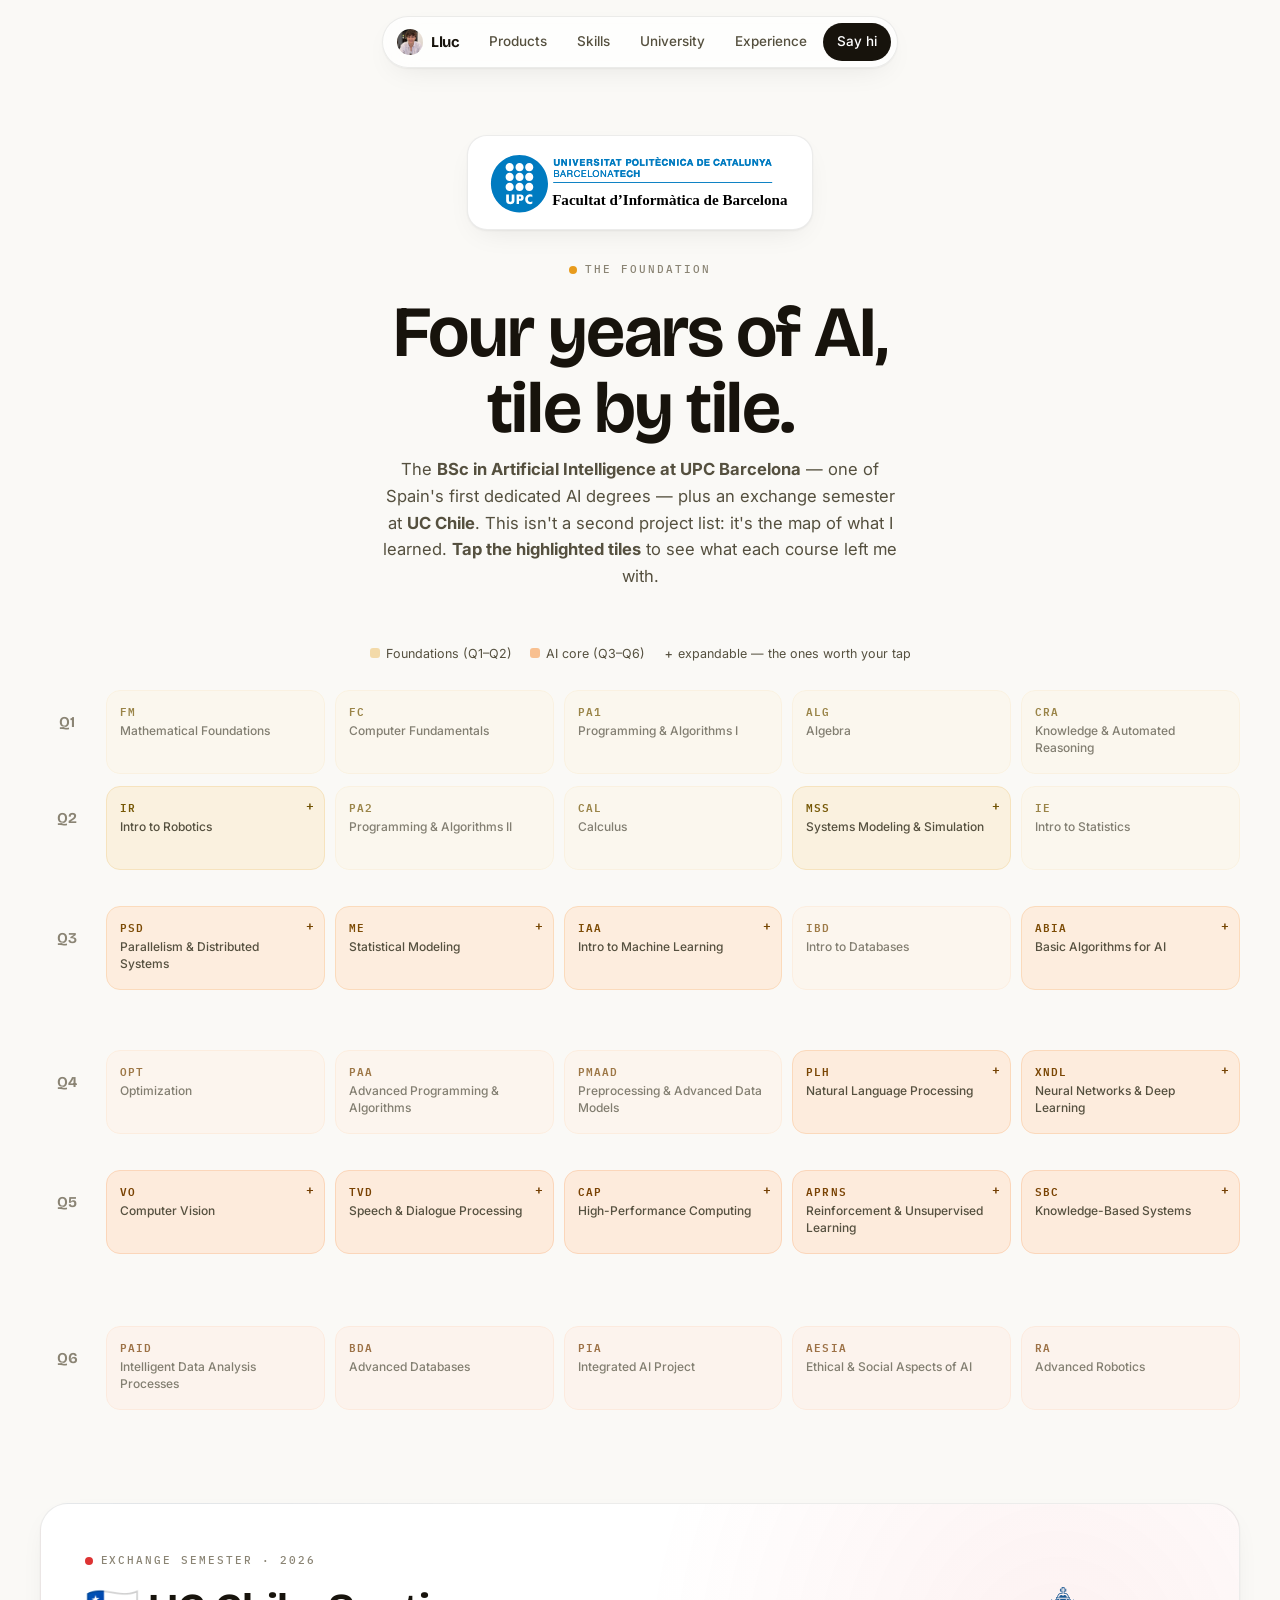
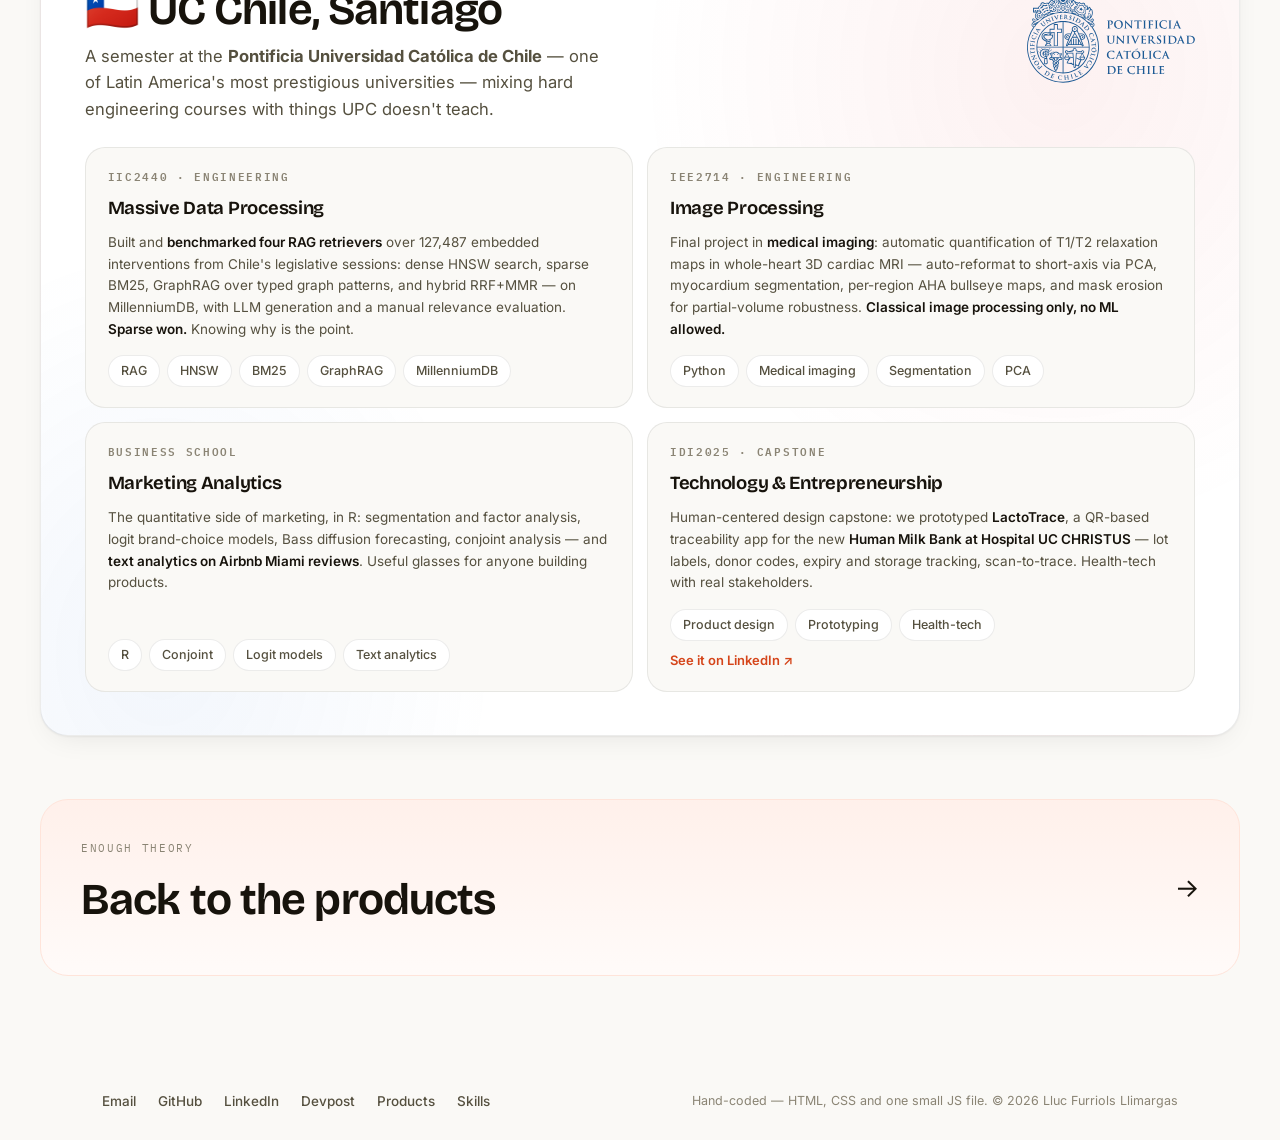
==== commit 81af8db7: "Update personal website: enhance portfolio and navigation - Added author meta tag and canonical link" ====
--- a/university.html
+++ b/university.html
@@ -9,7 +9,7 @@
   <link rel="preconnect" href="https://fonts.googleapis.com">
   <link rel="preconnect" href="https://fonts.gstatic.com" crossorigin>
   <link href="https://fonts.googleapis.com/css2?family=Bricolage+Grotesque:opsz,wght@12..96,400..800&family=IBM+Plex+Mono:wght@400;500;600&family=Inter:wght@400;500;600&display=swap" rel="stylesheet">
-  <link rel="stylesheet" href="assets/css/style.css?v=5">
+  <link rel="stylesheet" href="assets/css/style.css?v=6">
 </head>
 <body>
 
@@ -19,7 +19,8 @@
     <nav>
       <ul class="nav-links">
         <li><a href="index.html#products">Products</a></li>
-        <li><a href="university.html" aria-current="page">University</a></li>
+        <li><a href="index.html#skills">Skills</a></li>
+        <li class="hide-sm"><a href="university.html" aria-current="page">University</a></li>
         <li class="hide-sm"><a href="index.html#experience">Experience</a></li>
         <li><a class="cta" href="mailto:llucfurriols@gmail.com">Say hi</a></li>
       </ul>
@@ -297,6 +298,8 @@
         <li><a href="https://github.com/Llucfurriols" target="_blank" rel="noopener">GitHub</a></li>
         <li><a href="https://www.linkedin.com/in/lluc-furriols-llimargas-707125308" target="_blank" rel="noopener">LinkedIn</a></li>
         <li><a href="https://devpost.com/Llucfurriols" target="_blank" rel="noopener">Devpost</a></li>
+        <li><a href="index.html#products">Products</a></li>
+        <li><a href="index.html#skills">Skills</a></li>
       </ul>
       <p class="colophon">Hand-coded — HTML, CSS and one small JS file. © <span data-year>2026</span> Lluc Furriols Llimargas</p>
     </div>
--- a/assets/css/style.css
+++ b/assets/css/style.css
@@ -188,6 +188,13 @@
   white-space: nowrap;
 }
 .chips { display: flex; flex-wrap: wrap; gap: 7px; }
+a.chip { transition: transform 0.2s var(--ease), box-shadow 0.2s, border-color 0.2s, color 0.2s; }
+a.chip:hover {
+  transform: translateY(-2px);
+  box-shadow: var(--shadow-1);
+  border-color: var(--line-2);
+  color: var(--ink);
+}
 
 .badge {
   display: inline-flex;
@@ -425,6 +432,59 @@
 .p-card .open .arr { transition: transform 0.25s var(--ease); }
 .p-card:hover .open .arr { transform: translateX(4px); }
 
+/* the whole card is clickable via a stretched link on the title,
+   so the external links inside it can stay real links */
+.p-link { color: inherit; }
+.p-link::after {
+  content: "";
+  position: absolute;
+  inset: 0;
+  z-index: 1;
+  border-radius: inherit;
+}
+.p-link:focus-visible { outline: none; }
+.p-link:focus-visible::after {
+  outline: 2px solid var(--tint-ink, var(--brand-ink));
+  outline-offset: -3px;
+}
+.p-card .chips .chip { font-size: 11.5px; padding: 4px 10px; }
+.p-links {
+  position: relative;
+  z-index: 2;
+  display: flex;
+  flex-wrap: wrap;
+  gap: 7px;
+  margin-top: 2px;
+}
+.p-links a,
+.linkpill {
+  display: inline-flex;
+  align-items: center;
+  gap: 7px;
+  padding: 6px 13px;
+  border-radius: 999px;
+  border: 1px solid color-mix(in oklab, var(--tint, var(--brand)) 28%, white);
+  background: rgba(255, 255, 255, 0.72);
+  font-size: 12.5px;
+  font-weight: 600;
+  color: var(--tint-ink, var(--brand-ink));
+  white-space: nowrap;
+  transition: background 0.2s, transform 0.2s var(--ease), box-shadow 0.2s;
+}
+.p-links a:hover,
+.linkpill:hover { background: #fff; transform: translateY(-2px); box-shadow: var(--shadow-1); }
+.p-links a.play,
+.linkpill.play {
+  background: var(--ink);
+  border-color: var(--ink);
+  color: #fff;
+}
+.p-links a.play:hover,
+.linkpill.play:hover { background: #000; color: #fff; }
+.p-links .ic,
+.linkpill .ic { font-size: 11px; line-height: 1; }
+.hero-links { justify-content: center; margin-top: 18px; }
+
 .p-media { position: relative; overflow: hidden; }
 .p-media img { width: 100%; transition: transform 0.6s var(--ease); }
 .p-card:hover .p-media img { transform: translateY(-2%) scale(1.02); }
@@ -488,6 +548,7 @@
   padding-left: 8px;
 }
 .p-card.featured .frame-browser { margin: 28px 0 0; border-radius: 14px 0 0 0; }
+.p-card.featured .p-foot { margin-top: 10px; }
 
 /* decorative CSS graphics for cards without screenshots */
 .gfx {
@@ -559,6 +620,106 @@
   color: var(--ink-3);
 }
 
+/* ---------- skills ---------- */
+
+.skills { padding: clamp(60px, 10vh, 110px) 0 0; }
+.skills-grid {
+  display: grid;
+  grid-template-columns: repeat(3, 1fr);
+  gap: 16px;
+  margin-top: 30px;
+}
+.sk-card {
+  --th: var(--brand);
+  border-radius: var(--r-md);
+  border: 1px solid var(--line);
+  background: var(--surface);
+  box-shadow: var(--shadow-1);
+  padding: clamp(18px, 2.2vw, 26px);
+  display: flex;
+  flex-direction: column;
+  gap: 12px;
+  transition: transform 0.3s var(--ease), box-shadow 0.3s, border-color 0.3s;
+}
+.sk-card:hover {
+  transform: translateY(-4px);
+  box-shadow: var(--shadow-2);
+  border-color: color-mix(in oklab, var(--th) 26%, white);
+}
+.sk-card h3 {
+  font-family: var(--display);
+  font-weight: 650;
+  font-size: 18px;
+  letter-spacing: -0.015em;
+  display: flex;
+  align-items: center;
+  gap: 10px;
+}
+.sk-card h3 .ico {
+  width: 32px; height: 32px;
+  flex-shrink: 0;
+  border-radius: 10px;
+  display: grid;
+  place-items: center;
+  font-size: 16px;
+  background: color-mix(in oklab, var(--th) 14%, white);
+  border: 1px solid color-mix(in oklab, var(--th) 24%, white);
+}
+.sk-card .sk-sub { font-size: 13px; line-height: 1.5; color: var(--ink-3); margin-top: -4px; }
+.sk-card .chip.core {
+  background: color-mix(in oklab, var(--th) 12%, white);
+  border-color: color-mix(in oklab, var(--th) 28%, white);
+  color: var(--ink);
+  font-weight: 600;
+}
+.skills-note {
+  margin-top: 16px;
+  display: flex;
+  flex-wrap: wrap;
+  align-items: center;
+  gap: 10px 16px;
+  font-size: 13.5px;
+  color: var(--ink-3);
+}
+.skills-note .dotkey {
+  display: inline-flex;
+  align-items: center;
+  gap: 7px;
+}
+.skills-note .dotkey i {
+  width: 11px; height: 11px;
+  border-radius: 4px;
+  background: color-mix(in oklab, var(--brand) 26%, white);
+  border: 1px solid color-mix(in oklab, var(--brand) 40%, white);
+}
+.inline-link {
+  color: var(--brand-ink);
+  font-weight: 600;
+  border-bottom: 1px solid color-mix(in oklab, var(--brand) 35%, white);
+  transition: border-color 0.2s, color 0.2s;
+}
+.inline-link:hover { color: var(--ink); border-color: var(--ink); }
+
+/* ---------- video embed ---------- */
+
+.video-embed {
+  position: relative;
+  width: 100%;
+  aspect-ratio: 16 / 9;
+  border-radius: var(--r-sm);
+  overflow: hidden;
+  border: 1px solid var(--line-2);
+  background: #0e0e12;
+  box-shadow: var(--shadow-1);
+}
+.video-embed iframe {
+  position: absolute;
+  inset: 0;
+  width: 100%;
+  height: 100%;
+  border: 0;
+}
+
 /* ---------- experience ---------- */
 
 .exp { padding: clamp(60px, 10vh, 110px) 0 0; }
@@ -601,6 +762,10 @@
 }
 .exp-card .exp-stats div span { font-size: 12px; color: var(--ink-3); }
 .exp-card .open { margin-top: auto; font-weight: 600; font-size: 13.5px; color: var(--tint-ink); display: inline-flex; gap: 7px; align-items: center; }
+.exp-card .open:hover .arr { transform: translateX(4px); }
+.exp-card .open .arr { transition: transform 0.25s var(--ease); }
+.exp-foot { margin-top: auto; display: flex; flex-wrap: wrap; align-items: center; gap: 10px 14px; padding-top: 6px; }
+.exp-foot .open { margin-top: 0; }
 
 /* ---------- about ---------- */
 
@@ -731,6 +896,16 @@
 .pp-tagline { font-size: clamp(17px, 1.9vw, 22px); color: var(--ink-2); max-width: 46ch; margin-top: 14px; }
 .pp-tagline b { color: var(--ink); font-weight: 600; }
 .pp-ctas { display: flex; gap: 10px; flex-wrap: wrap; margin-top: 20px; }
+.pp-fineprint {
+  margin-top: 16px;
+  max-width: 52ch;
+  font-size: 13.5px;
+  line-height: 1.55;
+  color: var(--ink-3);
+  border-left: 2px solid color-mix(in oklab, var(--tint, var(--brand)) 35%, white);
+  padding-left: 12px;
+}
+.pp-fineprint b { color: var(--ink-2); font-weight: 600; }
 .pp-meta { display: flex; gap: 8px; flex-wrap: wrap; margin-top: 18px; }
 
 .pp-visual { margin-top: 38px; }
@@ -1059,6 +1234,7 @@
   .pp-bento { grid-template-columns: repeat(2, 1fr); }
   .pp-bento .span-6, .pp-bento .span-4, .pp-bento .span-3, .pp-bento .span-2 { grid-column: span 2; }
   .exp-grid { grid-template-columns: 1fr; }
+  .skills-grid { grid-template-columns: repeat(2, 1fr); }
   .curri-tiles { grid-template-columns: repeat(3, 1fr); }
   .curri-panel .panel-grid { grid-template-columns: 1fr; }
 }
@@ -1076,6 +1252,7 @@
   .bento, .pp-bento { grid-template-columns: 1fr; }
   .span-6, .span-4, .span-3, .span-2,
   .pp-bento .span-6, .pp-bento .span-4, .pp-bento .span-3, .pp-bento .span-2 { grid-column: span 1; }
+  .skills-grid { grid-template-columns: 1fr; }
   .erasmus-cards { grid-template-columns: 1fr; }
   .curri-row { grid-template-columns: 1fr; }
   .curri-q { text-align: left; padding: 0 2px 2px; }
